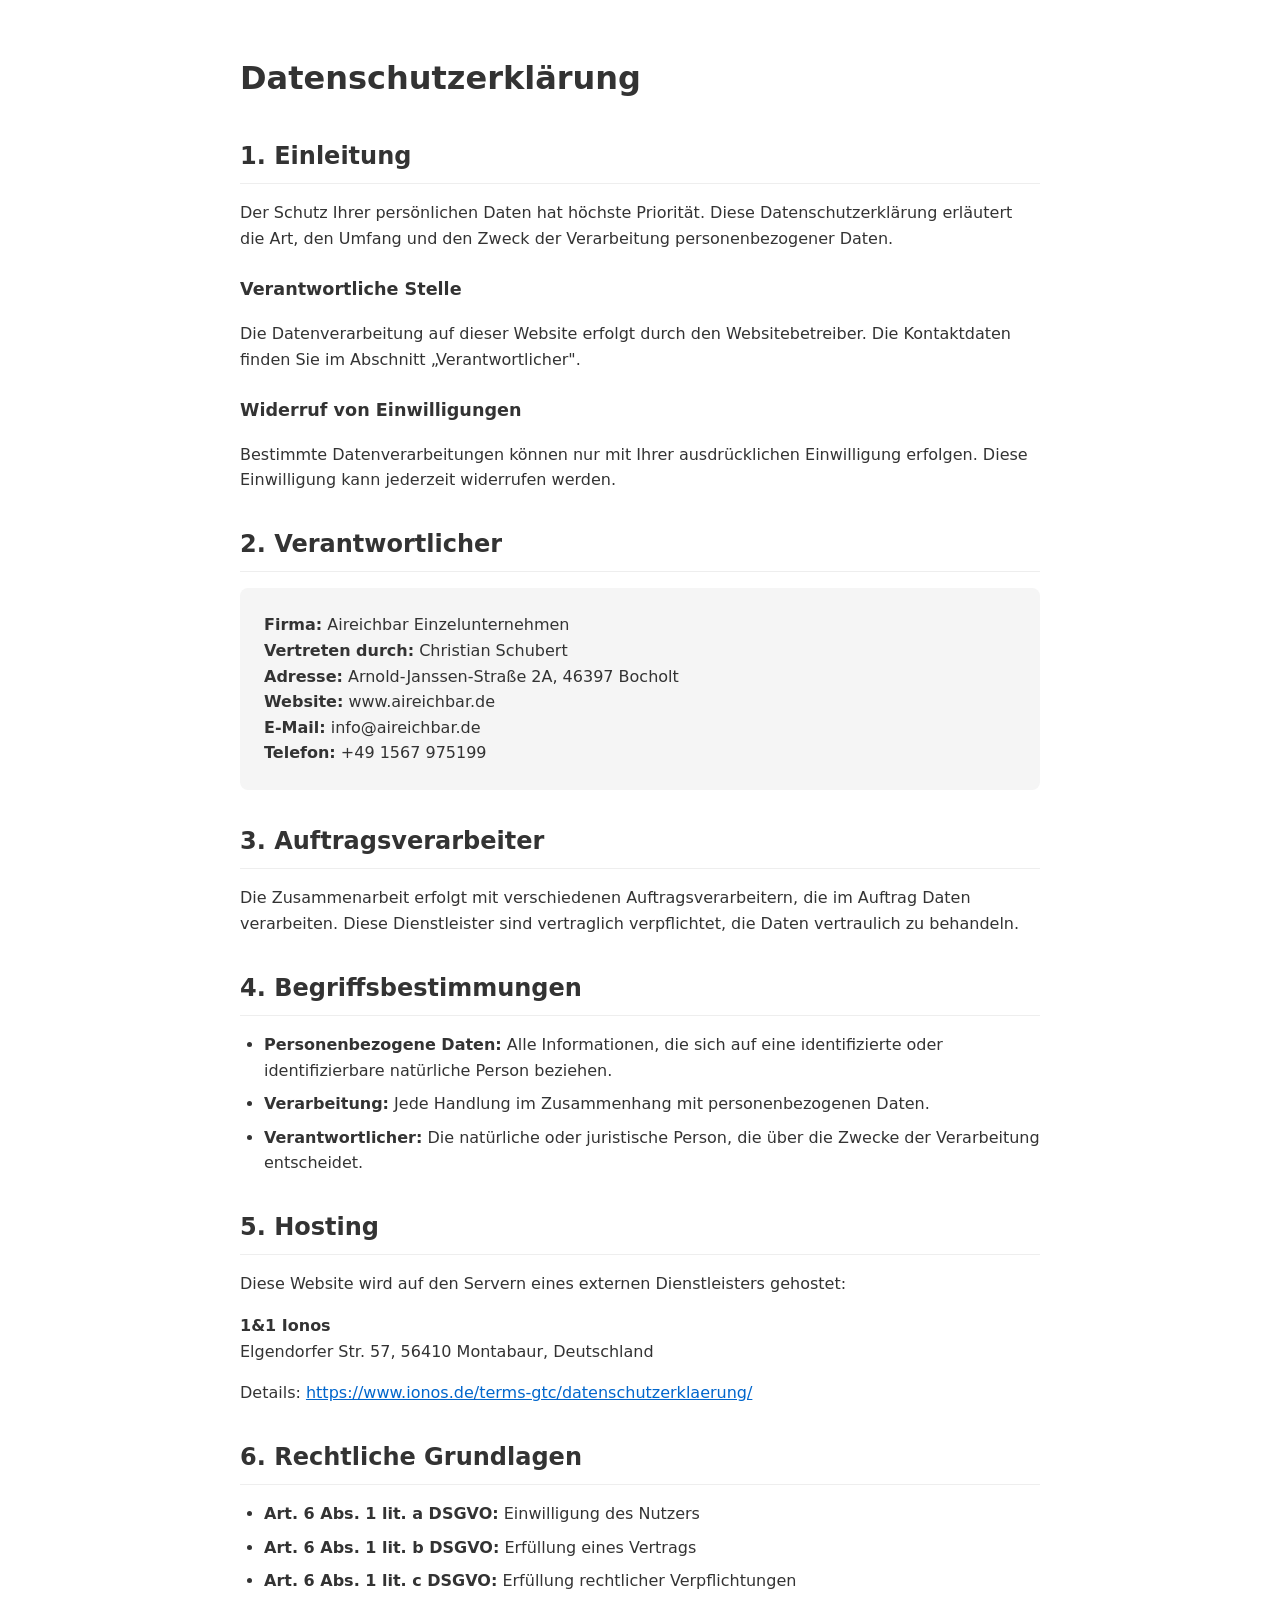
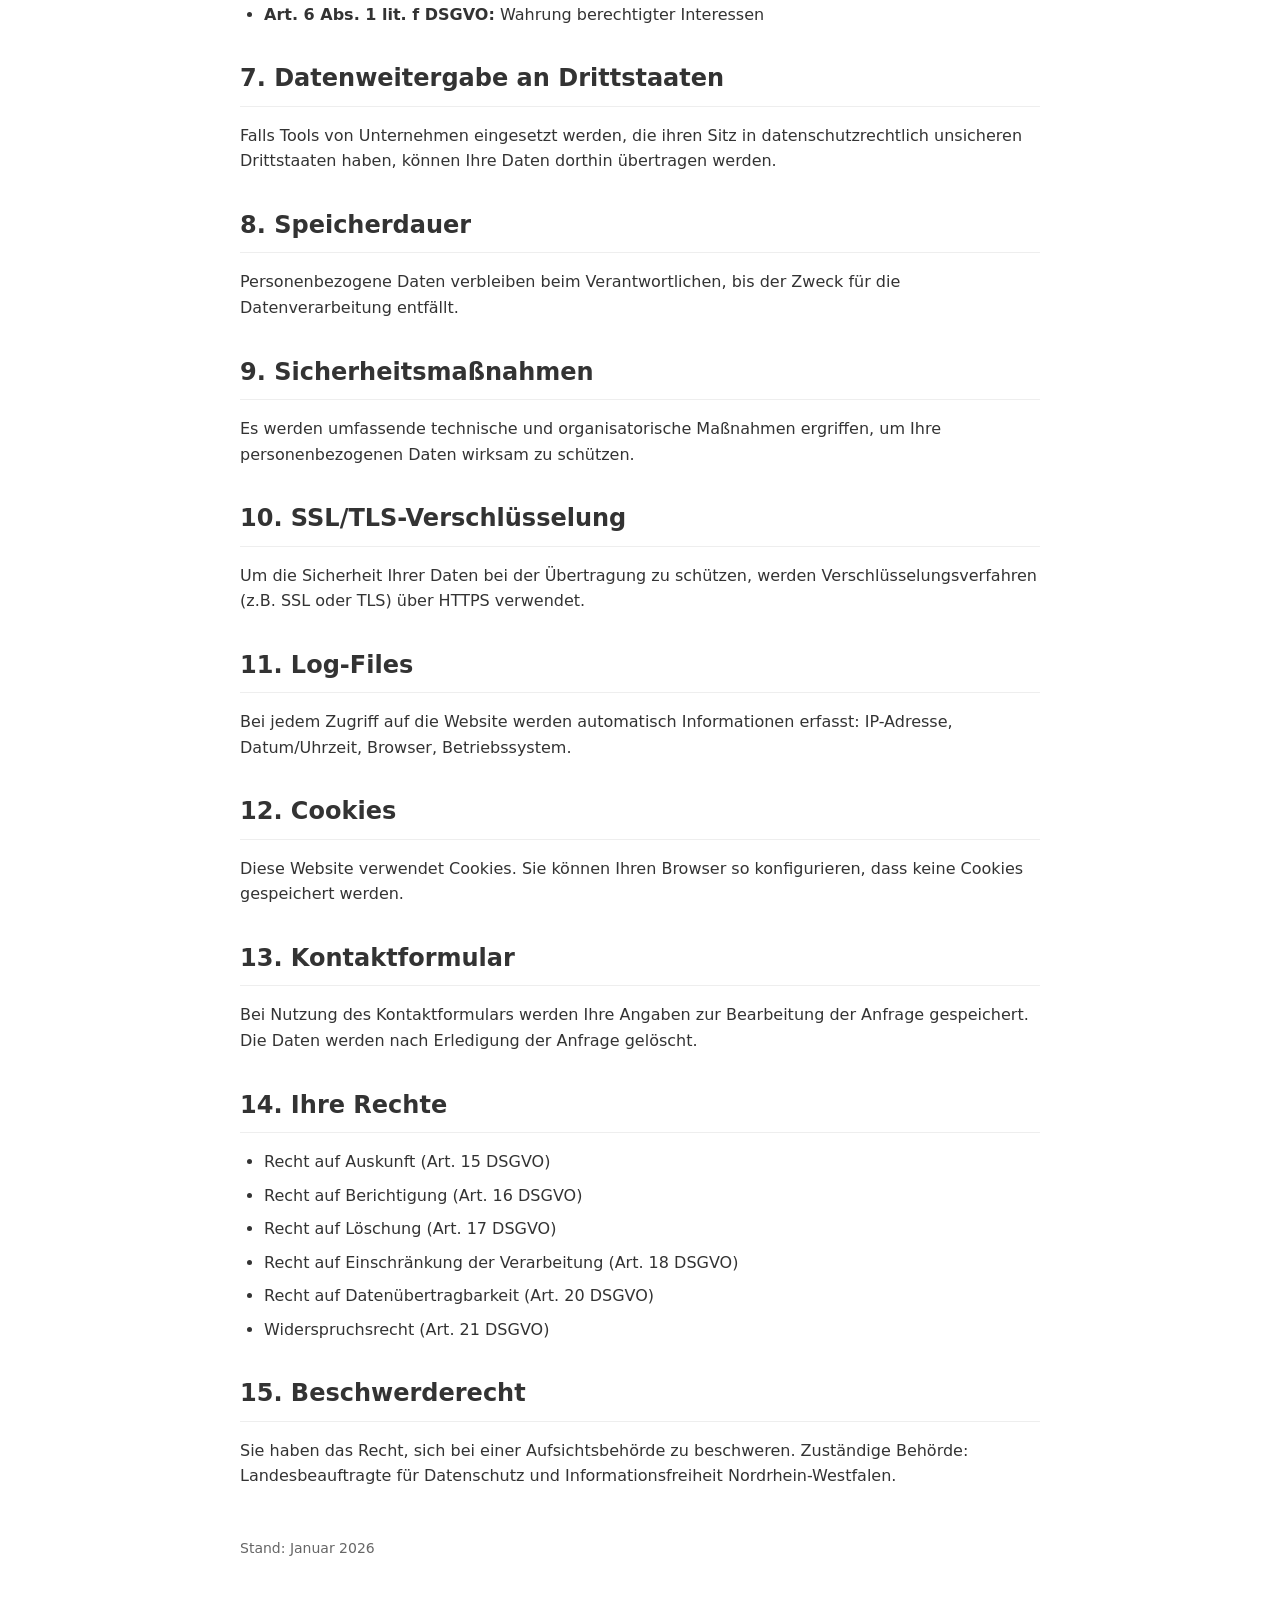
==== public/datenschutz.html @ b4ea9c9e "Changes" ====
<!DOCTYPE html>
<html lang="de">
<head>
  <meta charset="UTF-8">
  <meta name="viewport" content="width=device-width, initial-scale=1.0">
  <title>Datenschutzerklärung – Aireichbar</title>
  <style>
    body { font-family: system-ui, -apple-system, sans-serif; max-width: 800px; margin: 0 auto; padding: 2rem; line-height: 1.6; color: #333; }
    h1 { font-size: 2rem; margin-bottom: 2rem; }
    h2 { font-size: 1.5rem; margin-top: 2rem; margin-bottom: 1rem; border-bottom: 1px solid #eee; padding-bottom: 0.5rem; }
    h3 { font-size: 1.1rem; margin-top: 1.5rem; }
    .contact-box { background: #f5f5f5; padding: 1.5rem; border-radius: 8px; margin: 1rem 0; }
    ul { margin: 1rem 0; padding-left: 1.5rem; }
    li { margin-bottom: 0.5rem; }
    a { color: #0066cc; }
  </style>
</head>
<body>
  <h1>Datenschutzerklärung</h1>

  <h2>1. Einleitung</h2>
  <p>Der Schutz Ihrer persönlichen Daten hat höchste Priorität. Diese Datenschutzerklärung erläutert die Art, den Umfang und den Zweck der Verarbeitung personenbezogener Daten.</p>
  
  <h3>Verantwortliche Stelle</h3>
  <p>Die Datenverarbeitung auf dieser Website erfolgt durch den Websitebetreiber. Die Kontaktdaten finden Sie im Abschnitt „Verantwortlicher".</p>

  <h3>Widerruf von Einwilligungen</h3>
  <p>Bestimmte Datenverarbeitungen können nur mit Ihrer ausdrücklichen Einwilligung erfolgen. Diese Einwilligung kann jederzeit widerrufen werden.</p>

  <h2>2. Verantwortlicher</h2>
  <div class="contact-box">
    <strong>Firma:</strong> Aireichbar Einzelunternehmen<br>
    <strong>Vertreten durch:</strong> Christian Schubert<br>
    <strong>Adresse:</strong> Arnold-Janssen-Straße 2A, 46397 Bocholt<br>
    <strong>Website:</strong> www.aireichbar.de<br>
    <strong>E-Mail:</strong> info@aireichbar.de<br>
    <strong>Telefon:</strong> +49 1567 975199
  </div>

  <h2>3. Auftragsverarbeiter</h2>
  <p>Die Zusammenarbeit erfolgt mit verschiedenen Auftragsverarbeitern, die im Auftrag Daten verarbeiten. Diese Dienstleister sind vertraglich verpflichtet, die Daten vertraulich zu behandeln.</p>

  <h2>4. Begriffsbestimmungen</h2>
  <ul>
    <li><strong>Personenbezogene Daten:</strong> Alle Informationen, die sich auf eine identifizierte oder identifizierbare natürliche Person beziehen.</li>
    <li><strong>Verarbeitung:</strong> Jede Handlung im Zusammenhang mit personenbezogenen Daten.</li>
    <li><strong>Verantwortlicher:</strong> Die natürliche oder juristische Person, die über die Zwecke der Verarbeitung entscheidet.</li>
  </ul>

  <h2>5. Hosting</h2>
  <p>Diese Website wird auf den Servern eines externen Dienstleisters gehostet:</p>
  <p><strong>1&amp;1 Ionos</strong><br>Elgendorfer Str. 57, 56410 Montabaur, Deutschland</p>
  <p>Details: <a href="https://www.ionos.de/terms-gtc/datenschutzerklaerung/">https://www.ionos.de/terms-gtc/datenschutzerklaerung/</a></p>

  <h2>6. Rechtliche Grundlagen</h2>
  <ul>
    <li><strong>Art. 6 Abs. 1 lit. a DSGVO:</strong> Einwilligung des Nutzers</li>
    <li><strong>Art. 6 Abs. 1 lit. b DSGVO:</strong> Erfüllung eines Vertrags</li>
    <li><strong>Art. 6 Abs. 1 lit. c DSGVO:</strong> Erfüllung rechtlicher Verpflichtungen</li>
    <li><strong>Art. 6 Abs. 1 lit. f DSGVO:</strong> Wahrung berechtigter Interessen</li>
  </ul>

  <h2>7. Datenweitergabe an Drittstaaten</h2>
  <p>Falls Tools von Unternehmen eingesetzt werden, die ihren Sitz in datenschutzrechtlich unsicheren Drittstaaten haben, können Ihre Daten dorthin übertragen werden.</p>

  <h2>8. Speicherdauer</h2>
  <p>Personenbezogene Daten verbleiben beim Verantwortlichen, bis der Zweck für die Datenverarbeitung entfällt.</p>

  <h2>9. Sicherheitsmaßnahmen</h2>
  <p>Es werden umfassende technische und organisatorische Maßnahmen ergriffen, um Ihre personenbezogenen Daten wirksam zu schützen.</p>

  <h2>10. SSL/TLS-Verschlüsselung</h2>
  <p>Um die Sicherheit Ihrer Daten bei der Übertragung zu schützen, werden Verschlüsselungsverfahren (z.B. SSL oder TLS) über HTTPS verwendet.</p>

  <h2>11. Log-Files</h2>
  <p>Bei jedem Zugriff auf die Website werden automatisch Informationen erfasst: IP-Adresse, Datum/Uhrzeit, Browser, Betriebssystem.</p>

  <h2>12. Cookies</h2>
  <p>Diese Website verwendet Cookies. Sie können Ihren Browser so konfigurieren, dass keine Cookies gespeichert werden.</p>

  <h2>13. Kontaktformular</h2>
  <p>Bei Nutzung des Kontaktformulars werden Ihre Angaben zur Bearbeitung der Anfrage gespeichert. Die Daten werden nach Erledigung der Anfrage gelöscht.</p>

  <h2>14. Ihre Rechte</h2>
  <ul>
    <li>Recht auf Auskunft (Art. 15 DSGVO)</li>
    <li>Recht auf Berichtigung (Art. 16 DSGVO)</li>
    <li>Recht auf Löschung (Art. 17 DSGVO)</li>
    <li>Recht auf Einschränkung der Verarbeitung (Art. 18 DSGVO)</li>
    <li>Recht auf Datenübertragbarkeit (Art. 20 DSGVO)</li>
    <li>Widerspruchsrecht (Art. 21 DSGVO)</li>
  </ul>

  <h2>15. Beschwerderecht</h2>
  <p>Sie haben das Recht, sich bei einer Aufsichtsbehörde zu beschweren. Zuständige Behörde: Landesbeauftragte für Datenschutz und Informationsfreiheit Nordrhein-Westfalen.</p>

  <p style="margin-top: 3rem; color: #666; font-size: 0.875rem;">Stand: Januar 2026</p>
</body>
</html>
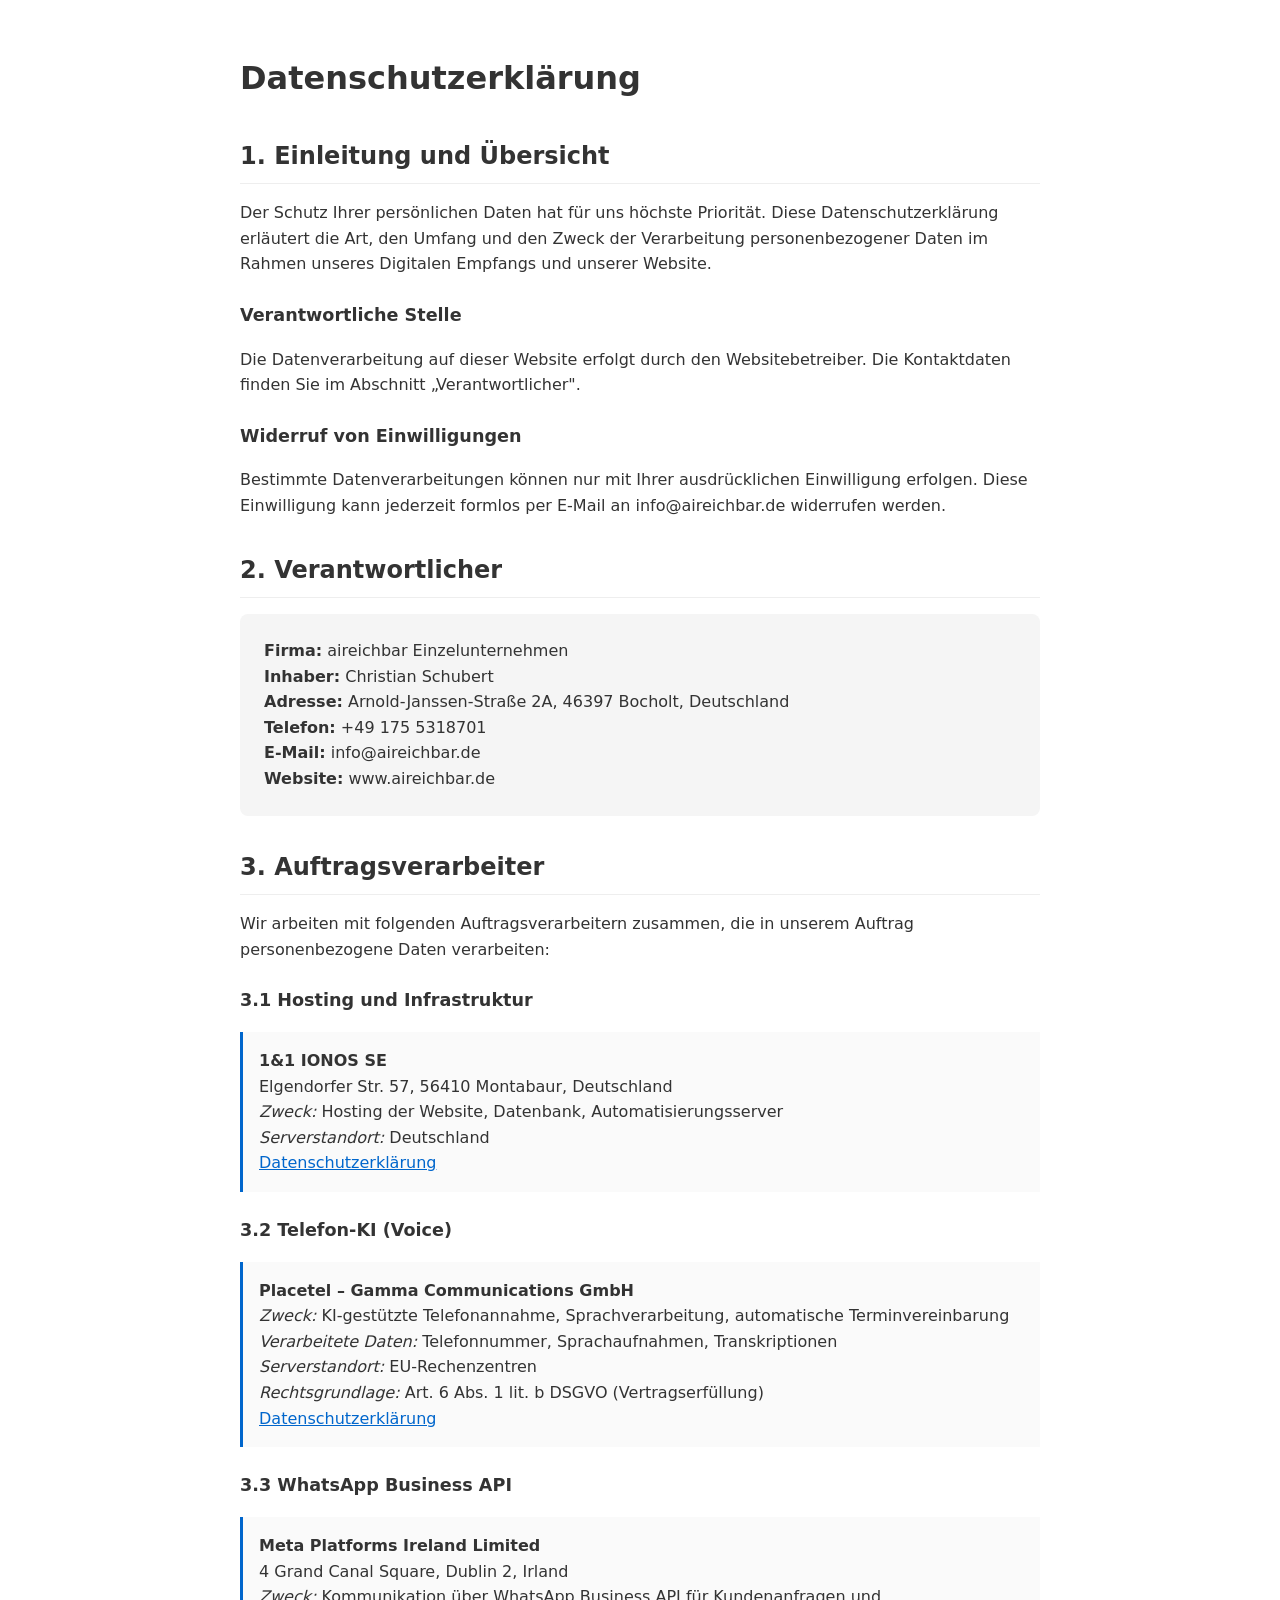
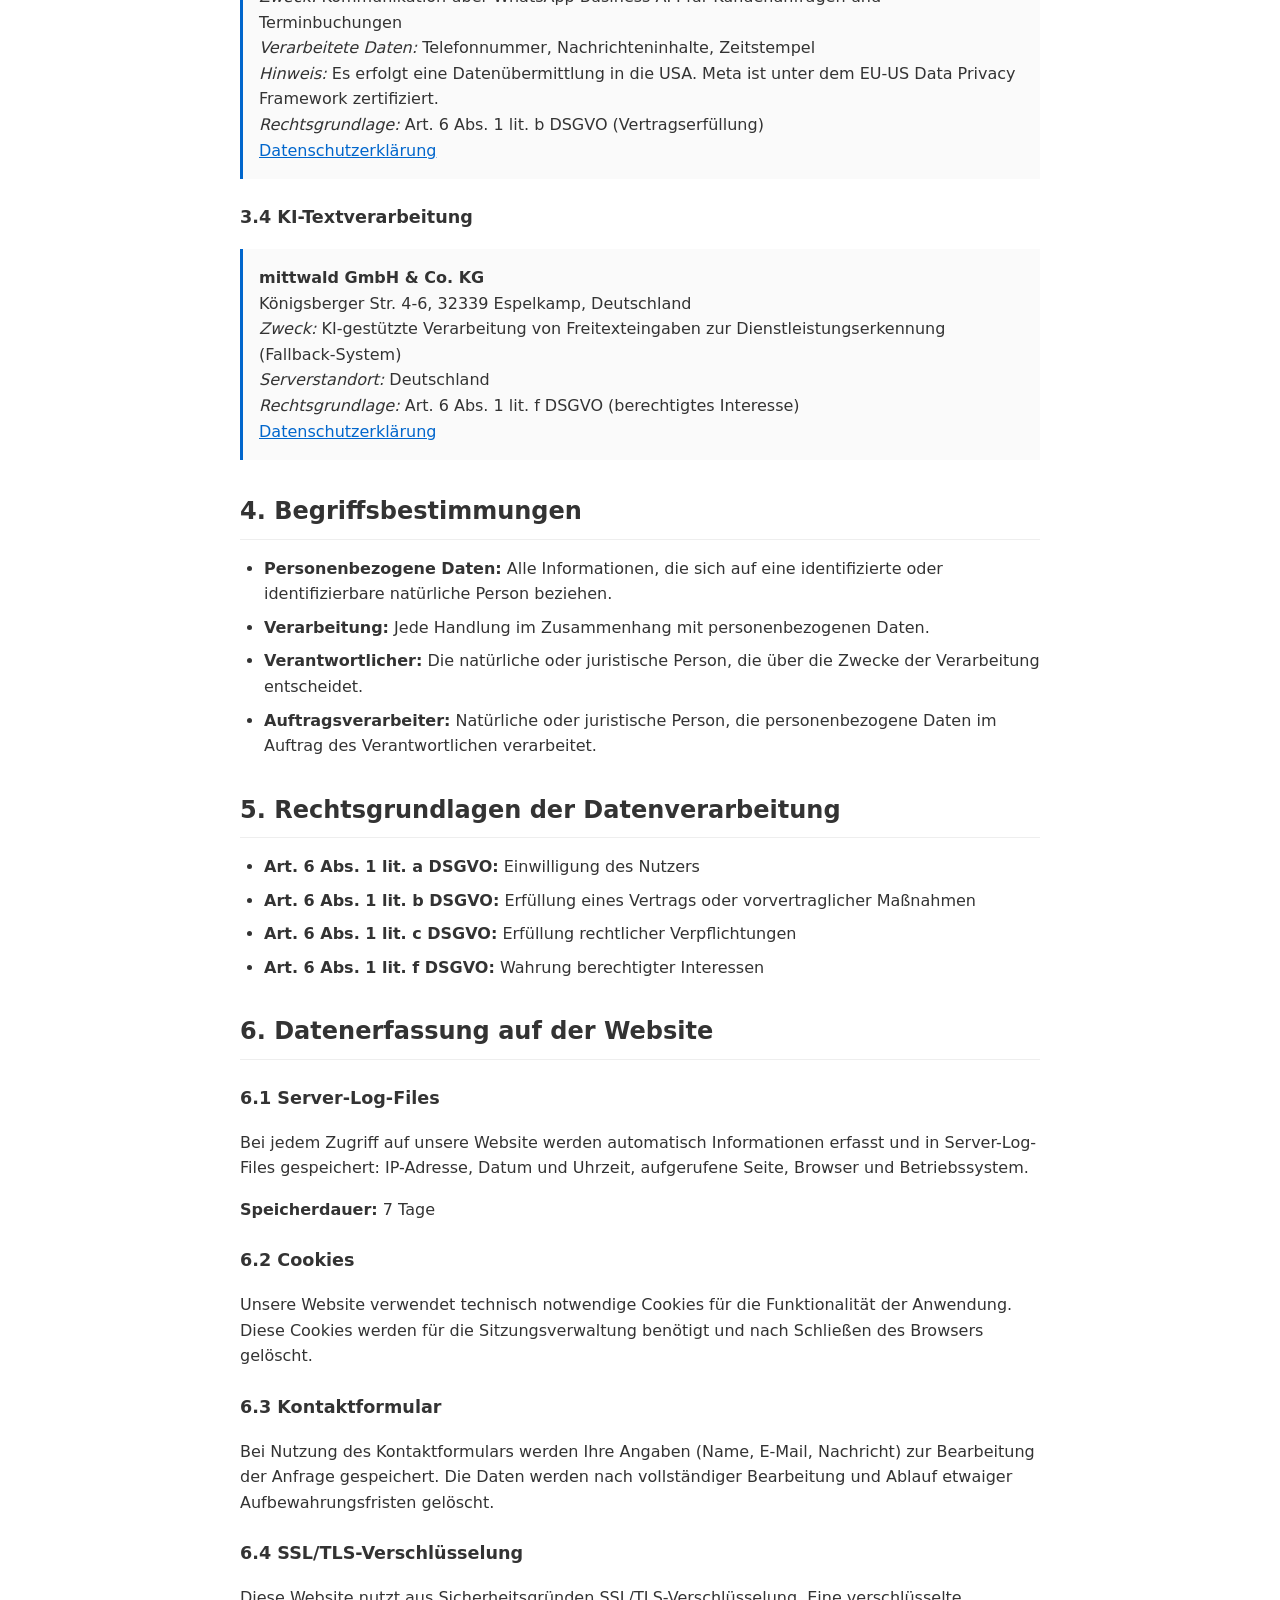
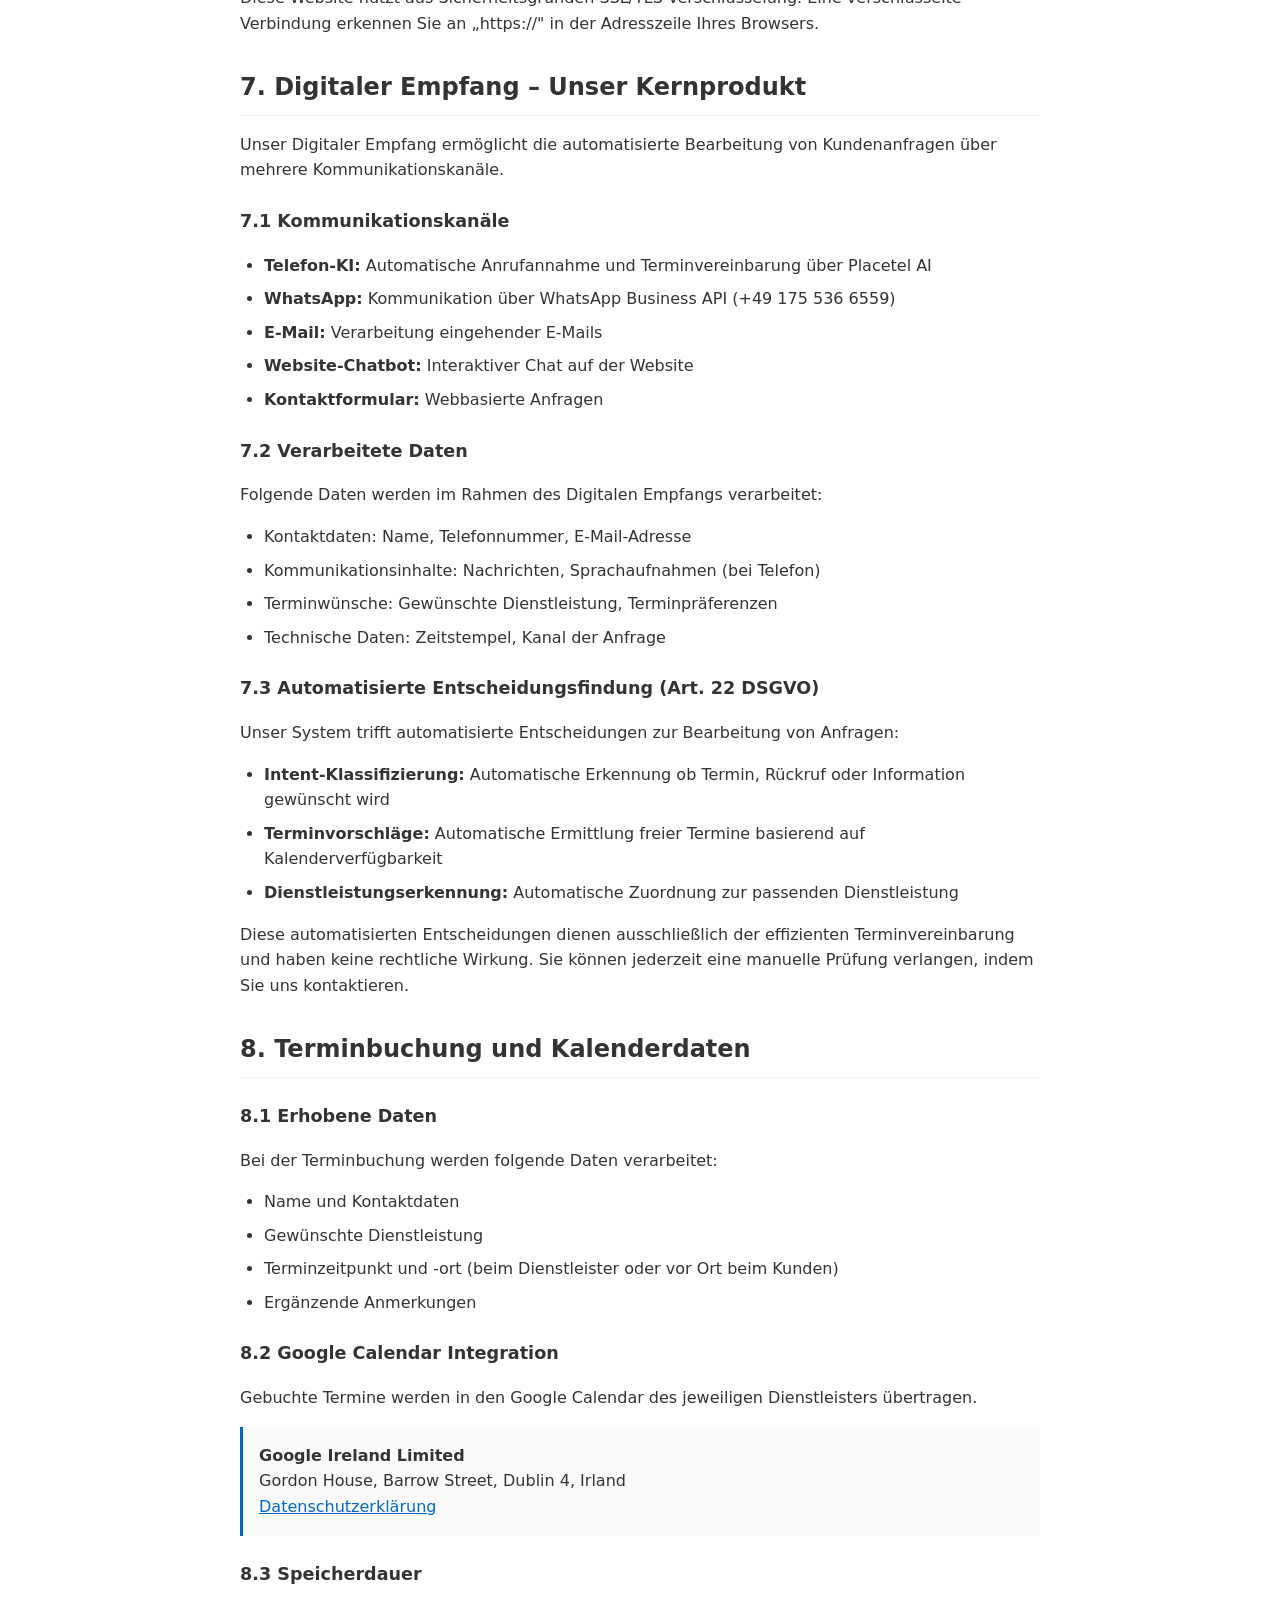
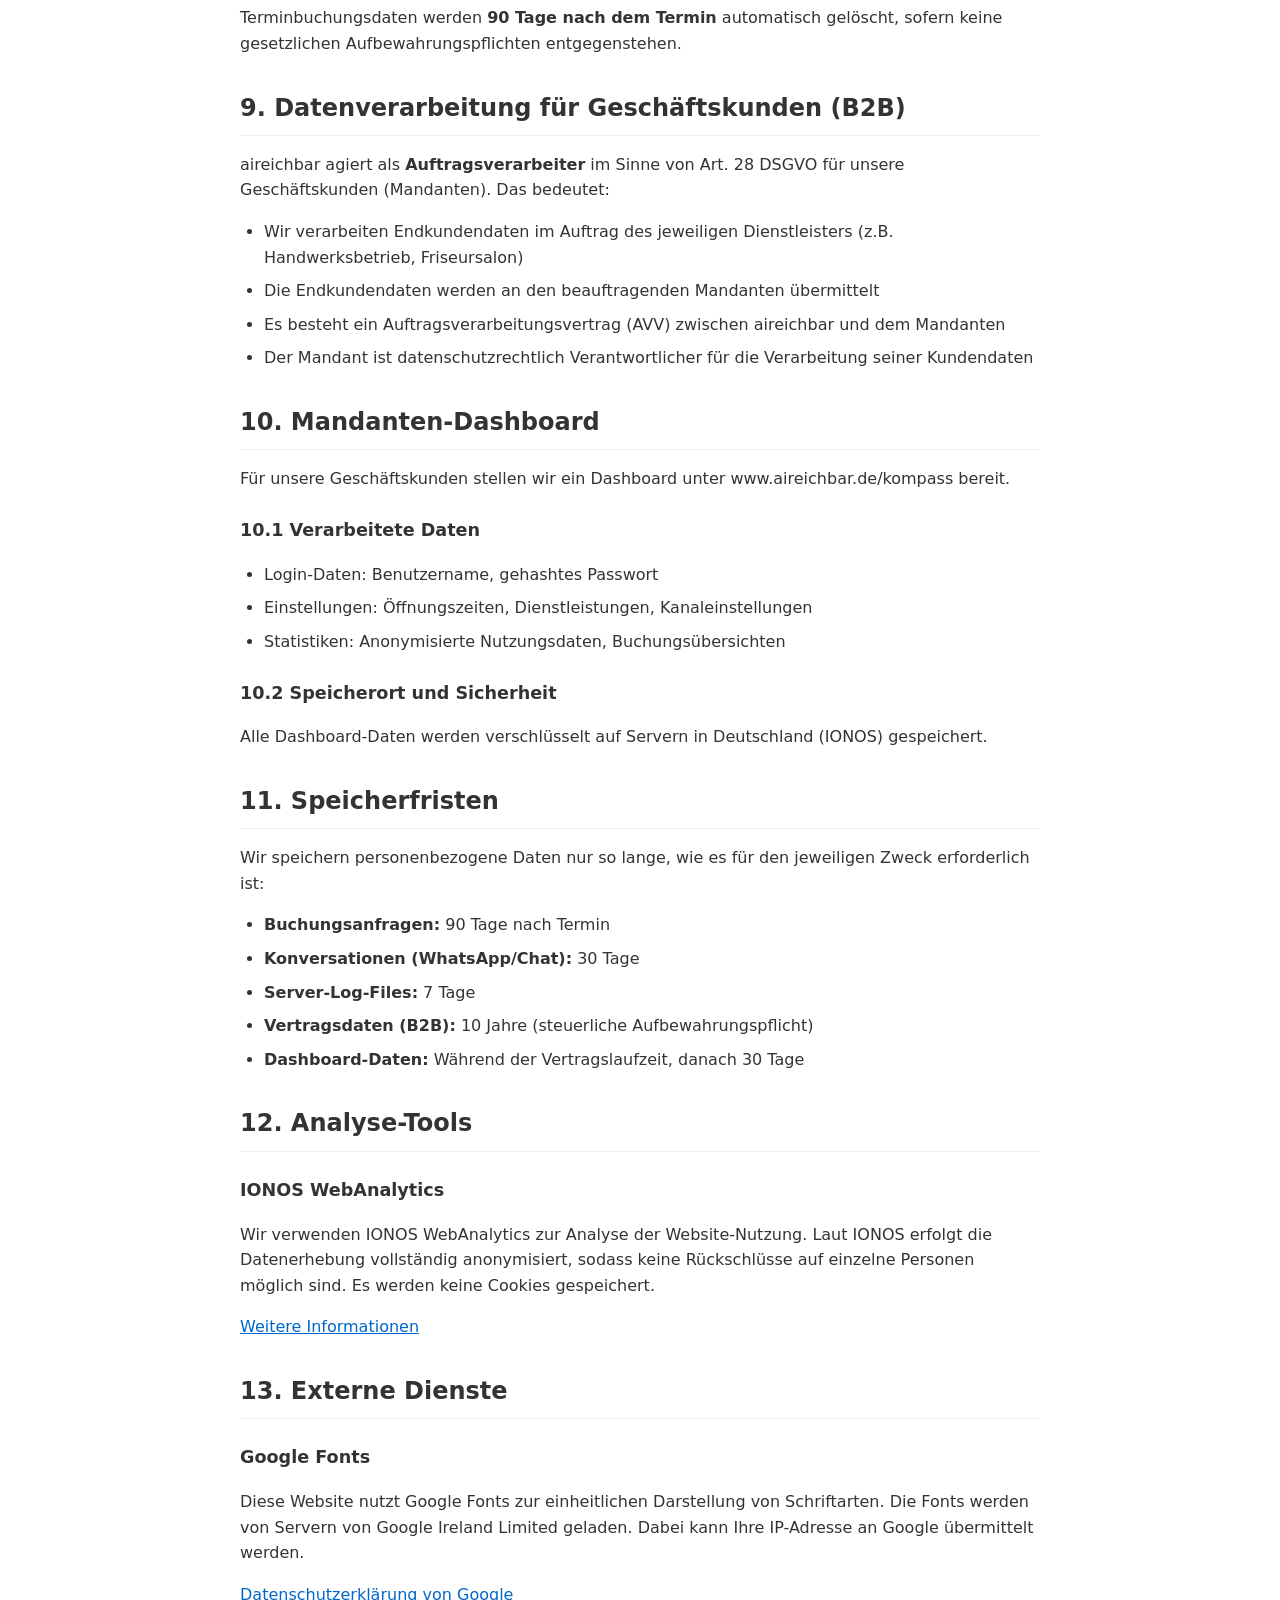
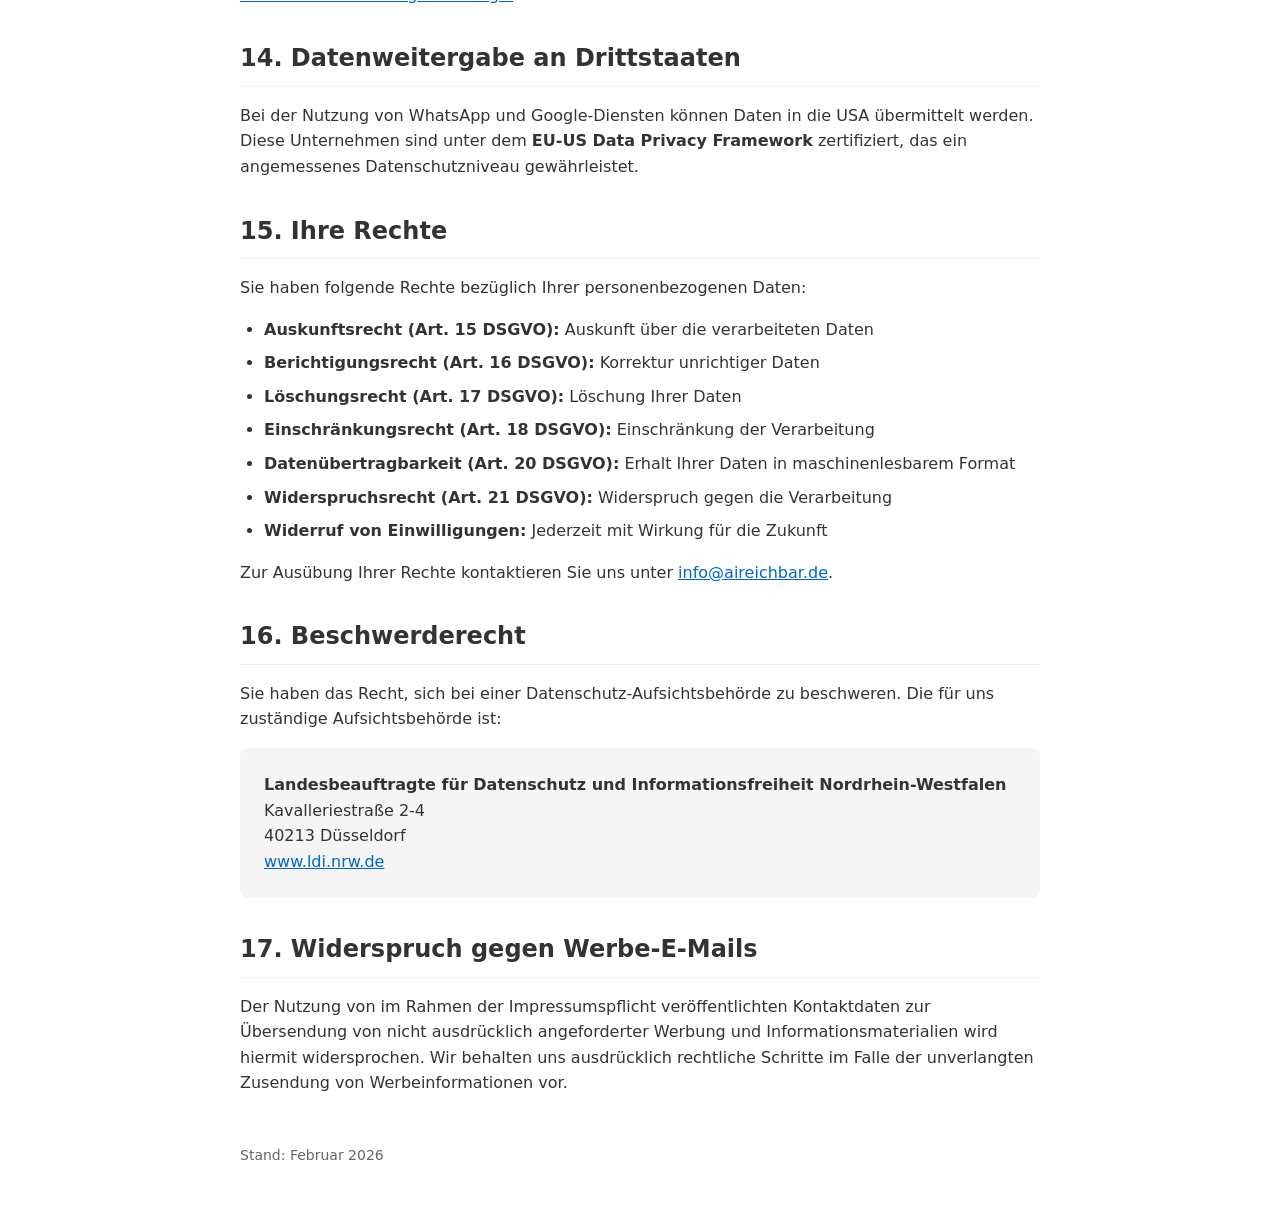
==== commit 0467873c: "Datenschutz verlinkt konsistent Migrate Datenschutz content from upload to public Datenschutz page a" ====
--- a/public/datenschutz.html
+++ b/public/datenschutz.html
@@ -3,97 +3,240 @@
 <head>
   <meta charset="UTF-8">
   <meta name="viewport" content="width=device-width, initial-scale=1.0">
-  <title>Datenschutzerklärung – Aireichbar</title>
+  <title>Datenschutzerklärung – aireichbar</title>
   <style>
     body { font-family: system-ui, -apple-system, sans-serif; max-width: 800px; margin: 0 auto; padding: 2rem; line-height: 1.6; color: #333; }
     h1 { font-size: 2rem; margin-bottom: 2rem; }
     h2 { font-size: 1.5rem; margin-top: 2rem; margin-bottom: 1rem; border-bottom: 1px solid #eee; padding-bottom: 0.5rem; }
     h3 { font-size: 1.1rem; margin-top: 1.5rem; }
     .contact-box { background: #f5f5f5; padding: 1.5rem; border-radius: 8px; margin: 1rem 0; }
+    .provider-box { background: #fafafa; padding: 1rem; border-left: 3px solid #0066cc; margin: 1rem 0; }
     ul { margin: 1rem 0; padding-left: 1.5rem; }
     li { margin-bottom: 0.5rem; }
     a { color: #0066cc; }
+    .update-note { background: #e8f4e8; padding: 1rem; border-radius: 8px; margin: 1rem 0; font-size: 0.9rem; }
   </style>
 </head>
 <body>
   <h1>Datenschutzerklärung</h1>
 
-  <h2>1. Einleitung</h2>
-  <p>Der Schutz Ihrer persönlichen Daten hat höchste Priorität. Diese Datenschutzerklärung erläutert die Art, den Umfang und den Zweck der Verarbeitung personenbezogener Daten.</p>
+  <h2>1. Einleitung und Übersicht</h2>
+  <p>Der Schutz Ihrer persönlichen Daten hat für uns höchste Priorität. Diese Datenschutzerklärung erläutert die Art, den Umfang und den Zweck der Verarbeitung personenbezogener Daten im Rahmen unseres Digitalen Empfangs und unserer Website.</p>
   
   <h3>Verantwortliche Stelle</h3>
   <p>Die Datenverarbeitung auf dieser Website erfolgt durch den Websitebetreiber. Die Kontaktdaten finden Sie im Abschnitt „Verantwortlicher".</p>
 
   <h3>Widerruf von Einwilligungen</h3>
-  <p>Bestimmte Datenverarbeitungen können nur mit Ihrer ausdrücklichen Einwilligung erfolgen. Diese Einwilligung kann jederzeit widerrufen werden.</p>
+  <p>Bestimmte Datenverarbeitungen können nur mit Ihrer ausdrücklichen Einwilligung erfolgen. Diese Einwilligung kann jederzeit formlos per E-Mail an info@aireichbar.de widerrufen werden.</p>
 
   <h2>2. Verantwortlicher</h2>
   <div class="contact-box">
-    <strong>Firma:</strong> Aireichbar Einzelunternehmen<br>
-    <strong>Vertreten durch:</strong> Christian Schubert<br>
-    <strong>Adresse:</strong> Arnold-Janssen-Straße 2A, 46397 Bocholt<br>
-    <strong>Website:</strong> www.aireichbar.de<br>
+    <strong>Firma:</strong> aireichbar Einzelunternehmen<br>
+    <strong>Inhaber:</strong> Christian Schubert<br>
+    <strong>Adresse:</strong> Arnold-Janssen-Straße 2A, 46397 Bocholt, Deutschland<br>
+    <strong>Telefon:</strong> +49 175 5318701<br>
     <strong>E-Mail:</strong> info@aireichbar.de<br>
-    <strong>Telefon:</strong> +49 1567 975199
+    <strong>Website:</strong> www.aireichbar.de
   </div>
 
   <h2>3. Auftragsverarbeiter</h2>
-  <p>Die Zusammenarbeit erfolgt mit verschiedenen Auftragsverarbeitern, die im Auftrag Daten verarbeiten. Diese Dienstleister sind vertraglich verpflichtet, die Daten vertraulich zu behandeln.</p>
+  <p>Wir arbeiten mit folgenden Auftragsverarbeitern zusammen, die in unserem Auftrag personenbezogene Daten verarbeiten:</p>
+
+  <h3>3.1 Hosting und Infrastruktur</h3>
+  <div class="provider-box">
+    <strong>1&amp;1 IONOS SE</strong><br>
+    Elgendorfer Str. 57, 56410 Montabaur, Deutschland<br>
+    <em>Zweck:</em> Hosting der Website, Datenbank, Automatisierungsserver<br>
+    <em>Serverstandort:</em> Deutschland<br>
+    <a href="https://www.ionos.de/terms-gtc/datenschutzerklaerung/">Datenschutzerklärung</a>
+  </div>
+
+  <h3>3.2 Telefon-KI (Voice)</h3>
+  <div class="provider-box">
+    <strong>Placetel – Gamma Communications GmbH</strong><br>
+    <em>Zweck:</em> KI-gestützte Telefonannahme, Sprachverarbeitung, automatische Terminvereinbarung<br>
+    <em>Verarbeitete Daten:</em> Telefonnummer, Sprachaufnahmen, Transkriptionen<br>
+    <em>Serverstandort:</em> EU-Rechenzentren<br>
+    <em>Rechtsgrundlage:</em> Art. 6 Abs. 1 lit. b DSGVO (Vertragserfüllung)<br>
+    <a href="https://www.placetel.de/datenschutz">Datenschutzerklärung</a>
+  </div>
+
+  <h3>3.3 WhatsApp Business API</h3>
+  <div class="provider-box">
+    <strong>Meta Platforms Ireland Limited</strong><br>
+    4 Grand Canal Square, Dublin 2, Irland<br>
+    <em>Zweck:</em> Kommunikation über WhatsApp Business API für Kundenanfragen und Terminbuchungen<br>
+    <em>Verarbeitete Daten:</em> Telefonnummer, Nachrichteninhalte, Zeitstempel<br>
+    <em>Hinweis:</em> Es erfolgt eine Datenübermittlung in die USA. Meta ist unter dem EU-US Data Privacy Framework zertifiziert.<br>
+    <em>Rechtsgrundlage:</em> Art. 6 Abs. 1 lit. b DSGVO (Vertragserfüllung)<br>
+    <a href="https://www.whatsapp.com/legal/privacy-policy">Datenschutzerklärung</a>
+  </div>
+
+  <h3>3.4 KI-Textverarbeitung</h3>
+  <div class="provider-box">
+    <strong>mittwald GmbH &amp; Co. KG</strong><br>
+    Königsberger Str. 4-6, 32339 Espelkamp, Deutschland<br>
+    <em>Zweck:</em> KI-gestützte Verarbeitung von Freitexteingaben zur Dienstleistungserkennung (Fallback-System)<br>
+    <em>Serverstandort:</em> Deutschland<br>
+    <em>Rechtsgrundlage:</em> Art. 6 Abs. 1 lit. f DSGVO (berechtigtes Interesse)<br>
+    <a href="https://www.mittwald.de/datenschutz">Datenschutzerklärung</a>
+  </div>
 
   <h2>4. Begriffsbestimmungen</h2>
   <ul>
     <li><strong>Personenbezogene Daten:</strong> Alle Informationen, die sich auf eine identifizierte oder identifizierbare natürliche Person beziehen.</li>
     <li><strong>Verarbeitung:</strong> Jede Handlung im Zusammenhang mit personenbezogenen Daten.</li>
     <li><strong>Verantwortlicher:</strong> Die natürliche oder juristische Person, die über die Zwecke der Verarbeitung entscheidet.</li>
-  </ul>
-
-  <h2>5. Hosting</h2>
-  <p>Diese Website wird auf den Servern eines externen Dienstleisters gehostet:</p>
-  <p><strong>1&amp;1 Ionos</strong><br>Elgendorfer Str. 57, 56410 Montabaur, Deutschland</p>
-  <p>Details: <a href="https://www.ionos.de/terms-gtc/datenschutzerklaerung/">https://www.ionos.de/terms-gtc/datenschutzerklaerung/</a></p>
-
-  <h2>6. Rechtliche Grundlagen</h2>
+    <li><strong>Auftragsverarbeiter:</strong> Natürliche oder juristische Person, die personenbezogene Daten im Auftrag des Verantwortlichen verarbeitet.</li>
+  </ul>
+
+  <h2>5. Rechtsgrundlagen der Datenverarbeitung</h2>
   <ul>
     <li><strong>Art. 6 Abs. 1 lit. a DSGVO:</strong> Einwilligung des Nutzers</li>
-    <li><strong>Art. 6 Abs. 1 lit. b DSGVO:</strong> Erfüllung eines Vertrags</li>
+    <li><strong>Art. 6 Abs. 1 lit. b DSGVO:</strong> Erfüllung eines Vertrags oder vorvertraglicher Maßnahmen</li>
     <li><strong>Art. 6 Abs. 1 lit. c DSGVO:</strong> Erfüllung rechtlicher Verpflichtungen</li>
     <li><strong>Art. 6 Abs. 1 lit. f DSGVO:</strong> Wahrung berechtigter Interessen</li>
   </ul>
 
-  <h2>7. Datenweitergabe an Drittstaaten</h2>
-  <p>Falls Tools von Unternehmen eingesetzt werden, die ihren Sitz in datenschutzrechtlich unsicheren Drittstaaten haben, können Ihre Daten dorthin übertragen werden.</p>
-
-  <h2>8. Speicherdauer</h2>
-  <p>Personenbezogene Daten verbleiben beim Verantwortlichen, bis der Zweck für die Datenverarbeitung entfällt.</p>
-
-  <h2>9. Sicherheitsmaßnahmen</h2>
-  <p>Es werden umfassende technische und organisatorische Maßnahmen ergriffen, um Ihre personenbezogenen Daten wirksam zu schützen.</p>
-
-  <h2>10. SSL/TLS-Verschlüsselung</h2>
-  <p>Um die Sicherheit Ihrer Daten bei der Übertragung zu schützen, werden Verschlüsselungsverfahren (z.B. SSL oder TLS) über HTTPS verwendet.</p>
-
-  <h2>11. Log-Files</h2>
-  <p>Bei jedem Zugriff auf die Website werden automatisch Informationen erfasst: IP-Adresse, Datum/Uhrzeit, Browser, Betriebssystem.</p>
-
-  <h2>12. Cookies</h2>
-  <p>Diese Website verwendet Cookies. Sie können Ihren Browser so konfigurieren, dass keine Cookies gespeichert werden.</p>
-
-  <h2>13. Kontaktformular</h2>
-  <p>Bei Nutzung des Kontaktformulars werden Ihre Angaben zur Bearbeitung der Anfrage gespeichert. Die Daten werden nach Erledigung der Anfrage gelöscht.</p>
-
-  <h2>14. Ihre Rechte</h2>
-  <ul>
-    <li>Recht auf Auskunft (Art. 15 DSGVO)</li>
-    <li>Recht auf Berichtigung (Art. 16 DSGVO)</li>
-    <li>Recht auf Löschung (Art. 17 DSGVO)</li>
-    <li>Recht auf Einschränkung der Verarbeitung (Art. 18 DSGVO)</li>
-    <li>Recht auf Datenübertragbarkeit (Art. 20 DSGVO)</li>
-    <li>Widerspruchsrecht (Art. 21 DSGVO)</li>
-  </ul>
-
-  <h2>15. Beschwerderecht</h2>
-  <p>Sie haben das Recht, sich bei einer Aufsichtsbehörde zu beschweren. Zuständige Behörde: Landesbeauftragte für Datenschutz und Informationsfreiheit Nordrhein-Westfalen.</p>
-
-  <p style="margin-top: 3rem; color: #666; font-size: 0.875rem;">Stand: Januar 2026</p>
+  <h2>6. Datenerfassung auf der Website</h2>
+  
+  <h3>6.1 Server-Log-Files</h3>
+  <p>Bei jedem Zugriff auf unsere Website werden automatisch Informationen erfasst und in Server-Log-Files gespeichert: IP-Adresse, Datum und Uhrzeit, aufgerufene Seite, Browser und Betriebssystem.</p>
+  <p><strong>Speicherdauer:</strong> 7 Tage</p>
+
+  <h3>6.2 Cookies</h3>
+  <p>Unsere Website verwendet technisch notwendige Cookies für die Funktionalität der Anwendung. Diese Cookies werden für die Sitzungsverwaltung benötigt und nach Schließen des Browsers gelöscht.</p>
+
+  <h3>6.3 Kontaktformular</h3>
+  <p>Bei Nutzung des Kontaktformulars werden Ihre Angaben (Name, E-Mail, Nachricht) zur Bearbeitung der Anfrage gespeichert. Die Daten werden nach vollständiger Bearbeitung und Ablauf etwaiger Aufbewahrungsfristen gelöscht.</p>
+
+  <h3>6.4 SSL/TLS-Verschlüsselung</h3>
+  <p>Diese Website nutzt aus Sicherheitsgründen SSL/TLS-Verschlüsselung. Eine verschlüsselte Verbindung erkennen Sie an „https://" in der Adresszeile Ihres Browsers.</p>
+
+  <h2>7. Digitaler Empfang – Unser Kernprodukt</h2>
+  <p>Unser Digitaler Empfang ermöglicht die automatisierte Bearbeitung von Kundenanfragen über mehrere Kommunikationskanäle.</p>
+
+  <h3>7.1 Kommunikationskanäle</h3>
+  <ul>
+    <li><strong>Telefon-KI:</strong> Automatische Anrufannahme und Terminvereinbarung über Placetel AI</li>
+    <li><strong>WhatsApp:</strong> Kommunikation über WhatsApp Business API (+49 175 536 6559)</li>
+    <li><strong>E-Mail:</strong> Verarbeitung eingehender E-Mails</li>
+    <li><strong>Website-Chatbot:</strong> Interaktiver Chat auf der Website</li>
+    <li><strong>Kontaktformular:</strong> Webbasierte Anfragen</li>
+  </ul>
+
+  <h3>7.2 Verarbeitete Daten</h3>
+  <p>Folgende Daten werden im Rahmen des Digitalen Empfangs verarbeitet:</p>
+  <ul>
+    <li>Kontaktdaten: Name, Telefonnummer, E-Mail-Adresse</li>
+    <li>Kommunikationsinhalte: Nachrichten, Sprachaufnahmen (bei Telefon)</li>
+    <li>Terminwünsche: Gewünschte Dienstleistung, Terminpräferenzen</li>
+    <li>Technische Daten: Zeitstempel, Kanal der Anfrage</li>
+  </ul>
+
+  <h3>7.3 Automatisierte Entscheidungsfindung (Art. 22 DSGVO)</h3>
+  <p>Unser System trifft automatisierte Entscheidungen zur Bearbeitung von Anfragen:</p>
+  <ul>
+    <li><strong>Intent-Klassifizierung:</strong> Automatische Erkennung ob Termin, Rückruf oder Information gewünscht wird</li>
+    <li><strong>Terminvorschläge:</strong> Automatische Ermittlung freier Termine basierend auf Kalenderverfügbarkeit</li>
+    <li><strong>Dienstleistungserkennung:</strong> Automatische Zuordnung zur passenden Dienstleistung</li>
+  </ul>
+  <p>Diese automatisierten Entscheidungen dienen ausschließlich der effizienten Terminvereinbarung und haben keine rechtliche Wirkung. Sie können jederzeit eine manuelle Prüfung verlangen, indem Sie uns kontaktieren.</p>
+
+  <h2>8. Terminbuchung und Kalenderdaten</h2>
+  
+  <h3>8.1 Erhobene Daten</h3>
+  <p>Bei der Terminbuchung werden folgende Daten verarbeitet:</p>
+  <ul>
+    <li>Name und Kontaktdaten</li>
+    <li>Gewünschte Dienstleistung</li>
+    <li>Terminzeitpunkt und -ort (beim Dienstleister oder vor Ort beim Kunden)</li>
+    <li>Ergänzende Anmerkungen</li>
+  </ul>
+
+  <h3>8.2 Google Calendar Integration</h3>
+  <p>Gebuchte Termine werden in den Google Calendar des jeweiligen Dienstleisters übertragen.</p>
+  <div class="provider-box">
+    <strong>Google Ireland Limited</strong><br>
+    Gordon House, Barrow Street, Dublin 4, Irland<br>
+    <a href="https://policies.google.com/privacy">Datenschutzerklärung</a>
+  </div>
+
+  <h3>8.3 Speicherdauer</h3>
+  <p>Terminbuchungsdaten werden <strong>90 Tage nach dem Termin</strong> automatisch gelöscht, sofern keine gesetzlichen Aufbewahrungspflichten entgegenstehen.</p>
+
+  <h2>9. Datenverarbeitung für Geschäftskunden (B2B)</h2>
+  <p>aireichbar agiert als <strong>Auftragsverarbeiter</strong> im Sinne von Art. 28 DSGVO für unsere Geschäftskunden (Mandanten). Das bedeutet:</p>
+  <ul>
+    <li>Wir verarbeiten Endkundendaten im Auftrag des jeweiligen Dienstleisters (z.B. Handwerksbetrieb, Friseursalon)</li>
+    <li>Die Endkundendaten werden an den beauftragenden Mandanten übermittelt</li>
+    <li>Es besteht ein Auftragsverarbeitungsvertrag (AVV) zwischen aireichbar und dem Mandanten</li>
+    <li>Der Mandant ist datenschutzrechtlich Verantwortlicher für die Verarbeitung seiner Kundendaten</li>
+  </ul>
+
+  <h2>10. Mandanten-Dashboard</h2>
+  <p>Für unsere Geschäftskunden stellen wir ein Dashboard unter www.aireichbar.de/kompass bereit.</p>
+  
+  <h3>10.1 Verarbeitete Daten</h3>
+  <ul>
+    <li>Login-Daten: Benutzername, gehashtes Passwort</li>
+    <li>Einstellungen: Öffnungszeiten, Dienstleistungen, Kanaleinstellungen</li>
+    <li>Statistiken: Anonymisierte Nutzungsdaten, Buchungsübersichten</li>
+  </ul>
+
+  <h3>10.2 Speicherort und Sicherheit</h3>
+  <p>Alle Dashboard-Daten werden verschlüsselt auf Servern in Deutschland (IONOS) gespeichert.</p>
+
+  <h2>11. Speicherfristen</h2>
+  <p>Wir speichern personenbezogene Daten nur so lange, wie es für den jeweiligen Zweck erforderlich ist:</p>
+  <ul>
+    <li><strong>Buchungsanfragen:</strong> 90 Tage nach Termin</li>
+    <li><strong>Konversationen (WhatsApp/Chat):</strong> 30 Tage</li>
+    <li><strong>Server-Log-Files:</strong> 7 Tage</li>
+    <li><strong>Vertragsdaten (B2B):</strong> 10 Jahre (steuerliche Aufbewahrungspflicht)</li>
+    <li><strong>Dashboard-Daten:</strong> Während der Vertragslaufzeit, danach 30 Tage</li>
+  </ul>
+
+  <h2>12. Analyse-Tools</h2>
+  
+  <h3>IONOS WebAnalytics</h3>
+  <p>Wir verwenden IONOS WebAnalytics zur Analyse der Website-Nutzung. Laut IONOS erfolgt die Datenerhebung vollständig anonymisiert, sodass keine Rückschlüsse auf einzelne Personen möglich sind. Es werden keine Cookies gespeichert.</p>
+  <p><a href="https://www.ionos.de/terms-gtc/datenschutzerklaerung/">Weitere Informationen</a></p>
+
+  <h2>13. Externe Dienste</h2>
+
+  <h3>Google Fonts</h3>
+  <p>Diese Website nutzt Google Fonts zur einheitlichen Darstellung von Schriftarten. Die Fonts werden von Servern von Google Ireland Limited geladen. Dabei kann Ihre IP-Adresse an Google übermittelt werden.</p>
+  <p><a href="https://policies.google.com/privacy">Datenschutzerklärung von Google</a></p>
+
+  <h2>14. Datenweitergabe an Drittstaaten</h2>
+  <p>Bei der Nutzung von WhatsApp und Google-Diensten können Daten in die USA übermittelt werden. Diese Unternehmen sind unter dem <strong>EU-US Data Privacy Framework</strong> zertifiziert, das ein angemessenes Datenschutzniveau gewährleistet.</p>
+
+  <h2>15. Ihre Rechte</h2>
+  <p>Sie haben folgende Rechte bezüglich Ihrer personenbezogenen Daten:</p>
+  <ul>
+    <li><strong>Auskunftsrecht (Art. 15 DSGVO):</strong> Auskunft über die verarbeiteten Daten</li>
+    <li><strong>Berichtigungsrecht (Art. 16 DSGVO):</strong> Korrektur unrichtiger Daten</li>
+    <li><strong>Löschungsrecht (Art. 17 DSGVO):</strong> Löschung Ihrer Daten</li>
+    <li><strong>Einschränkungsrecht (Art. 18 DSGVO):</strong> Einschränkung der Verarbeitung</li>
+    <li><strong>Datenübertragbarkeit (Art. 20 DSGVO):</strong> Erhalt Ihrer Daten in maschinenlesbarem Format</li>
+    <li><strong>Widerspruchsrecht (Art. 21 DSGVO):</strong> Widerspruch gegen die Verarbeitung</li>
+    <li><strong>Widerruf von Einwilligungen:</strong> Jederzeit mit Wirkung für die Zukunft</li>
+  </ul>
+  <p>Zur Ausübung Ihrer Rechte kontaktieren Sie uns unter <a href="mailto:info@aireichbar.de">info@aireichbar.de</a>.</p>
+
+  <h2>16. Beschwerderecht</h2>
+  <p>Sie haben das Recht, sich bei einer Datenschutz-Aufsichtsbehörde zu beschweren. Die für uns zuständige Aufsichtsbehörde ist:</p>
+  <div class="contact-box">
+    <strong>Landesbeauftragte für Datenschutz und Informationsfreiheit Nordrhein-Westfalen</strong><br>
+    Kavalleriestraße 2-4<br>
+    40213 Düsseldorf<br>
+    <a href="https://www.ldi.nrw.de">www.ldi.nrw.de</a>
+  </div>
+
+  <h2>17. Widerspruch gegen Werbe-E-Mails</h2>
+  <p>Der Nutzung von im Rahmen der Impressumspflicht veröffentlichten Kontaktdaten zur Übersendung von nicht ausdrücklich angeforderter Werbung und Informationsmaterialien wird hiermit widersprochen. Wir behalten uns ausdrücklich rechtliche Schritte im Falle der unverlangten Zusendung von Werbeinformationen vor.</p>
+
+  <p style="margin-top: 3rem; color: #666; font-size: 0.875rem;">Stand: Februar 2026</p>
 </body>
-</html>+</html>
